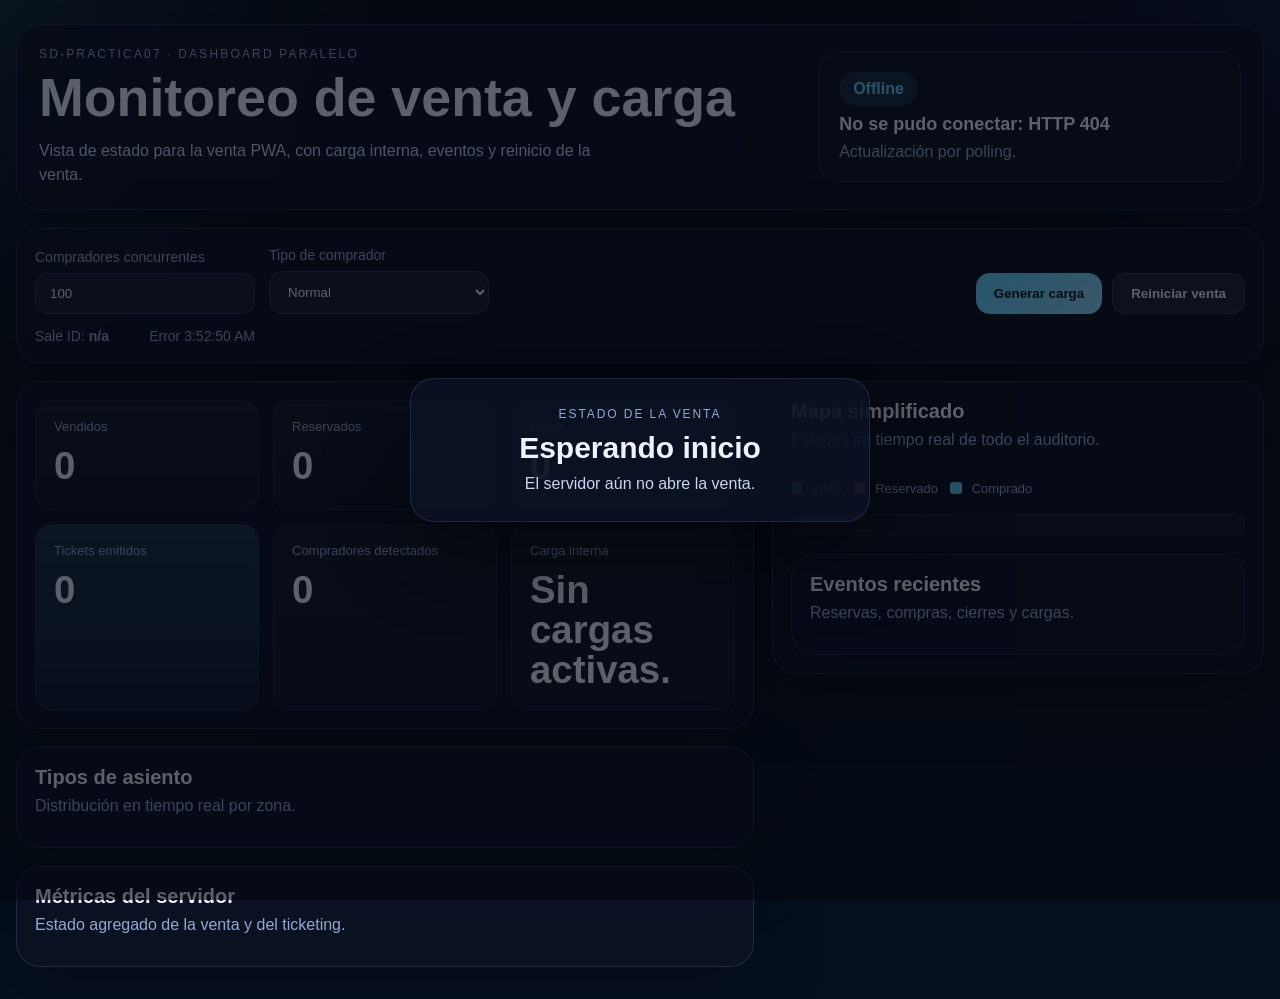
==== dashboard/index.html @ 4cbdbf44 "Modificación: Anexo de dashboard y lógica de control" ====
<!doctype html>
<html lang="es">
<head>
  <meta charset="utf-8" />
  <meta name="viewport" content="width=device-width, initial-scale=1" />
  <title>Dashboard de Venta - P7</title>
  <link rel="stylesheet" href="styles.css" />
</head>
<body>
  <div class="shell">
    <div id="toastArea" class="toast-area" aria-live="polite" aria-atomic="true"></div>
    <div id="overlay" class="overlay hidden" aria-hidden="true">
      <div class="overlay-card">
        <div class="overlay-kicker">Estado de la venta</div>
        <h2 id="overlayTitle">Cargando...</h2>
        <p id="overlayText">Esperando respuesta del servidor.</p>
      </div>
    </div>

    <header class="hero card">
      <div>
        <p class="eyebrow">SD-Practica07 · Dashboard paralelo</p>
        <h1>Monitoreo de venta y carga</h1>
        <p class="lead">Vista de estado para la venta PWA, con carga interna, eventos y reinicio de la venta.</p>
      </div>
      <div class="status-box">
        <span id="statusBadge" class="status-badge">Esperando</span>
        <p id="statusText" class="status-text">Conectando al servidor...</p>
        <p id="statusSubtext" class="status-subtext">Actualización por polling.</p>
      </div>
    </header>

    <section class="toolbar card">
      <div class="field">
        <label for="buyersInput">Compradores concurrentes</label>
        <input id="buyersInput" type="number" min="1" max="1500" value="100" />
      </div>
      <div class="field">
        <label for="buyerType">Tipo de comprador</label>
        <select id="buyerType">
          <option value="normal">Normal</option>
          <option value="preferente">Preferente</option>
          <option value="platino">Platino</option>
        </select>
      </div>
      <div class="actions">
        <button id="generateBtn" class="primary">Generar carga</button>
        <button id="restartBtn" class="secondary">Reiniciar venta</button>
      </div>
      <div class="toolbar-meta">
        <span>Sale ID: <strong id="saleId">n/a</strong></span>
        <span id="lastRefresh">Sin datos</span>
      </div>
    </section>

    <main class="dashboard">
      <section class="dashboard-main">
        <section class="card metrics-grid">
          <article class="metric"><span>Vendidos</span><strong id="soldCount">0</strong></article>
          <article class="metric"><span>Reservados</span><strong id="reservedCount">0</strong></article>
          <article class="metric"><span>Libres</span><strong id="freeCount">0</strong></article>
          <article class="metric accent"><span>Tickets emitidos</span><strong id="ticketsCount">0</strong></article>
          <article class="metric"><span>Compradores detectados</span><strong id="buyersCreated">0</strong></article>
          <article class="metric"><span>Carga interna</span><strong id="loadStatus">Sin cargas activas.</strong></article>
        </section>

        <section class="card panel">
          <div class="panel-head">
            <h2>Tipos de asiento</h2>
            <p>Distribución en tiempo real por zona.</p>
          </div>
          <div id="seatTypeGrid" class="seat-type-grid"></div>
        </section>

        <section class="card panel">
          <div class="panel-head">
            <h2>Métricas del servidor</h2>
            <p>Estado agregado de la venta y del ticketing.</p>
          </div>
          <div id="metricsList" class="metrics-list"></div>
        </section>
      </section>

      <aside class="card sidebar">
        <div class="panel-head">
          <h2>Mapa simplificado</h2>
          <p>Estados en tiempo real de todo el auditorio.</p>
        </div>

        <div class="legend">
          <span><i class="swatch free"></i> Libre</span>
          <span><i class="swatch reserved"></i> Reservado</span>
          <span><i class="swatch sold"></i> Comprado</span>
        </div>

        <div id="miniSeatMap" class="mini-seat-map" aria-label="Mapa simplificado de asientos"></div>

        <section class="card events-card">
          <div class="panel-head">
            <h2>Eventos recientes</h2>
            <p>Reservas, compras, cierres y cargas.</p>
          </div>
          <ul id="eventsList" class="events-list"></ul>
        </section>
      </aside>
    </main>
  </div>

  <script src="app.js"></script>
</body>
</html>
---- dashboard/styles.css ----
:root {
  color-scheme: dark;
  --bg: #06111f;
  --panel: rgba(12, 19, 36, 0.88);
  --border: rgba(148, 173, 255, 0.16);
  --text: #eef3ff;
  --muted: #97a7d1;
  --accent: #62d4ff;
  --good: #48d08b;
  --warn: #f3b85b;
  --sold: #64b9ff;
}
* { box-sizing: border-box; }
body {
  margin: 0;
  min-height: 100vh;
  font-family: "Segoe UI", Arial, sans-serif;
  color: var(--text);
  background:
    radial-gradient(circle at top left, rgba(98, 212, 255, 0.16), transparent 24%),
    radial-gradient(circle at top right, rgba(86, 109, 255, 0.16), transparent 22%),
    linear-gradient(180deg, #040912 0%, var(--bg) 100%);
}
.shell { width: min(1440px, calc(100vw - 32px)); margin: 0 auto; padding: 24px 0 32px; }
.card, .status-box { background: var(--panel); border: 1px solid var(--border); box-shadow: 0 24px 70px rgba(0,0,0,.28); backdrop-filter: blur(14px); }
.card { border-radius: 24px; }
.hero { display: grid; grid-template-columns: 1.8fr 1fr; gap: 18px; padding: 22px; margin-bottom: 18px; align-items: center; }
.eyebrow { margin: 0 0 10px; text-transform: uppercase; letter-spacing: .18em; color: var(--muted); font-size: 12px; }
h1 { margin: 0; font-size: clamp(34px, 4.2vw, 58px); line-height: 1; }
.lead { margin: 14px 0 0; color: #c7d4f3; max-width: 64ch; line-height: 1.5; }
.status-box { border-radius: 22px; padding: 20px; display: grid; gap: 8px; }
.status-badge { width: fit-content; padding: 8px 14px; border-radius: 999px; background: rgba(98,212,255,.14); color: var(--accent); font-weight: 800; }
.status-text { margin: 0; font-size: 18px; font-weight: 600; }
.status-subtext { margin: 0; color: var(--muted); }
.toolbar { display: grid; grid-template-columns: repeat(2, minmax(0, 220px)) 1fr; gap: 14px; align-items: end; padding: 18px; margin-bottom: 18px; }
.field { display: grid; gap: 8px; }
.field label, .toolbar-meta { color: var(--muted); font-size: 14px; }
.field input, .field select { width: 100%; border-radius: 14px; border: 1px solid rgba(153,177,255,.18); background: rgba(255,255,255,.05); color: var(--text); padding: 12px 14px; outline: none; }
.actions { display: flex; gap: 10px; justify-content: flex-end; flex-wrap: wrap; }
button { border: 0; border-radius: 14px; padding: 12px 18px; color: #05111d; font-weight: 800; cursor: pointer; transition: transform .15s ease, opacity .15s ease; }
button:hover { transform: translateY(-1px); }
button:disabled { opacity: .65; cursor: progress; transform: none; }
.primary { background: linear-gradient(135deg, var(--accent), #8fdcff); }
.secondary { background: rgba(255,255,255,.08); color: var(--text); border: 1px solid rgba(255,255,255,.1); }
.toolbar-meta { display: flex; justify-content: space-between; gap: 12px; flex-wrap: wrap; align-self: center; }
.dashboard { display: grid; grid-template-columns: minmax(0, 1.35fr) minmax(320px, .9fr); gap: 18px; }
.dashboard-main { display: grid; gap: 18px; }
.metrics-grid { display: grid; grid-template-columns: repeat(3, minmax(0, 1fr)); gap: 14px; padding: 18px; }
.metric { border-radius: 18px; padding: 18px; background: linear-gradient(180deg, rgba(255,255,255,.04), rgba(255,255,255,.02)); border: 1px solid rgba(255,255,255,.06); min-height: 110px; }
.metric span { display: block; color: var(--muted); font-size: 13px; margin-bottom: 12px; }
.metric strong { display: block; font-size: clamp(26px, 3vw, 42px); line-height: 1.05; }
.metric.accent { background: linear-gradient(180deg, rgba(98,212,255,.16), rgba(98,212,255,.06)); }
.panel, .sidebar, .events-card { padding: 18px; }
.sidebar { position: sticky; top: 18px; align-self: start; display: grid; gap: 18px; }
.panel-head { margin-bottom: 14px; }
.panel-head h2 { margin: 0; font-size: 20px; }
.panel-head p { margin: 8px 0 0; color: var(--muted); }
.legend { display: flex; gap: 12px; flex-wrap: wrap; color: var(--muted); font-size: 13px; }
.swatch { display: inline-block; width: 12px; height: 12px; border-radius: 3px; margin-right: 6px; vertical-align: -1px; }
.swatch.free, .seat.free { background: rgba(72,208,139,.9); }
.swatch.reserved, .seat.reserved { background: rgba(243,184,91,.95); }
.swatch.sold, .seat.sold { background: rgba(98,212,255,.95); }
.mini-seat-map { display: grid; grid-template-columns: repeat(50, minmax(0, 1fr)); gap: 2px; padding: 10px; border-radius: 18px; background: rgba(255,255,255,.03); border: 1px solid rgba(255,255,255,.06); max-height: 720px; overflow: auto; }
.mini-seat-gap { grid-column: 1 / -1; height: 14px; }
.seat { aspect-ratio: 1/1; min-height: 8px; border-radius: 2px; box-shadow: inset 0 0 0 1px rgba(255,255,255,.06); }
.seat-type-grid { display: grid; grid-template-columns: repeat(3, minmax(0, 1fr)); gap: 14px; }
.seat-type-card { border-radius: 18px; padding: 16px; background: linear-gradient(180deg, rgba(255,255,255,.04), rgba(255,255,255,.02)); border: 1px solid rgba(255,255,255,.06); }
.seat-type-head { display: flex; justify-content: space-between; gap: 12px; align-items: baseline; margin-bottom: 14px; }
.seat-type-head h3 { margin: 0; font-size: 18px; }
.seat-type-split { display: grid; grid-template-columns: 1fr 1fr; gap: 12px; }
.seat-type-block { border-radius: 16px; padding: 14px; min-height: 110px; display: grid; align-content: space-between; }
.seat-type-block.free { background: linear-gradient(180deg, rgba(72,208,139,.16), rgba(72,208,139,.06)); }
.seat-type-block.sold { background: linear-gradient(180deg, rgba(98,212,255,.18), rgba(98,212,255,.06)); }
.metrics-list { display: grid; gap: 10px; }
.metric-row { display: flex; justify-content: space-between; gap: 18px; padding: 12px 14px; border-radius: 14px; background: rgba(255,255,255,.04); color: #d8e3ff; }
.events-list { list-style: none; margin: 0; padding: 0; display: grid; gap: 10px; max-height: 520px; overflow: auto; }
.event-item, .empty-state { padding: 14px 16px; border-radius: 16px; background: rgba(255,255,255,.04); border: 1px solid rgba(255,255,255,.06); }
.event-ts { font-size: 12px; color: var(--muted); margin-bottom: 6px; }
.event-body { line-height: 1.45; word-break: break-word; }
.toast-area { position: fixed; left: 18px; bottom: 18px; z-index: 2500; display: grid; gap: 10px; width: min(360px, calc(100vw - 36px)); pointer-events: none; }
.toast { pointer-events: auto; border-radius: 16px; padding: 14px 16px; background: rgba(13,19,39,.96); border: 1px solid rgba(255,255,255,.08); box-shadow: 0 18px 45px rgba(0,0,0,.35); }
.toast.success { border-left: 4px solid var(--good); }
.toast.info { border-left: 4px solid var(--accent); }
.toast.warn { border-left: 4px solid var(--warn); }
.toast-title { font-weight: 800; margin-bottom: 4px; }
.toast-body { color: var(--muted); font-size: 13px; line-height: 1.4; }
.overlay { position: fixed; inset: 0; background: rgba(4,8,16,.62); display: grid; place-items: center; z-index: 4000; }
.overlay.hidden { display: none; }
.overlay-card { background: var(--panel); border: 1px solid var(--border); border-radius: 24px; padding: 28px 32px; min-width: min(92vw, 460px); text-align: center; box-shadow: 0 30px 80px rgba(0,0,0,.45); }
.overlay-kicker { text-transform: uppercase; letter-spacing: .16em; color: var(--muted); font-size: 12px; margin-bottom: 10px; }
.overlay-card h2 { margin: 0; font-size: 30px; }
.overlay-card p { margin: 10px 0 0; color: #cad6f4; }
@media (max-width: 1100px) {
  .hero, .dashboard { grid-template-columns: 1fr; }
  .toolbar { grid-template-columns: 1fr; }
  .metrics-grid { grid-template-columns: repeat(2, minmax(0, 1fr)); }
  .seat-type-grid { grid-template-columns: 1fr; }
  .sidebar { position: static; }
}
@media (max-width: 720px) {
  .shell { width: min(100vw - 20px, 1440px); padding-top: 12px; }
  .metrics-grid { grid-template-columns: 1fr; }
  .actions, .toolbar-meta { justify-content: stretch; }
  button { width: 100%; }
}
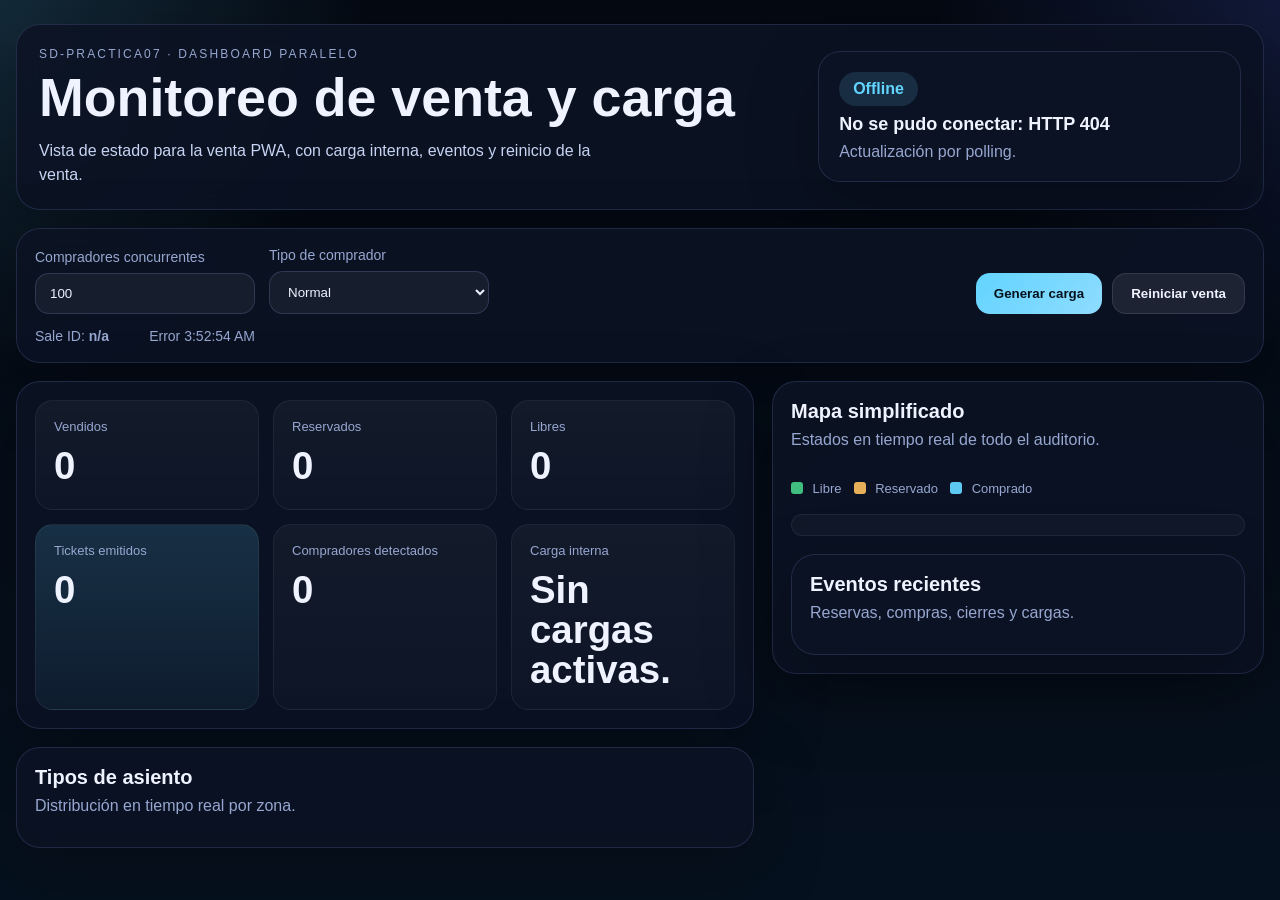
==== commit 721ef77f: "Feat: Dockerización de la Práctica 07 con soporte expected_clients" ====
--- a/dashboard/index.html
+++ b/dashboard/index.html
@@ -4,7 +4,7 @@
   <meta charset="utf-8" />
   <meta name="viewport" content="width=device-width, initial-scale=1" />
   <title>Dashboard de Venta - P7</title>
-  <link rel="stylesheet" href="styles.css" />
+  <link rel="stylesheet" href="/dashboard/styles.css" />
 </head>
 <body>
   <div class="shell">
@@ -71,14 +71,6 @@
           </div>
           <div id="seatTypeGrid" class="seat-type-grid"></div>
         </section>
-
-        <section class="card panel">
-          <div class="panel-head">
-            <h2>Métricas del servidor</h2>
-            <p>Estado agregado de la venta y del ticketing.</p>
-          </div>
-          <div id="metricsList" class="metrics-list"></div>
-        </section>
       </section>
 
       <aside class="card sidebar">
@@ -106,6 +98,6 @@
     </main>
   </div>
 
-  <script src="app.js"></script>
+  <script src="/dashboard/app.js"></script>
 </body>
 </html>
--- a/dashboard/styles.css
+++ b/dashboard/styles.css
@@ -71,8 +71,6 @@
 .seat-type-block { border-radius: 16px; padding: 14px; min-height: 110px; display: grid; align-content: space-between; }
 .seat-type-block.free { background: linear-gradient(180deg, rgba(72,208,139,.16), rgba(72,208,139,.06)); }
 .seat-type-block.sold { background: linear-gradient(180deg, rgba(98,212,255,.18), rgba(98,212,255,.06)); }
-.metrics-list { display: grid; gap: 10px; }
-.metric-row { display: flex; justify-content: space-between; gap: 18px; padding: 12px 14px; border-radius: 14px; background: rgba(255,255,255,.04); color: #d8e3ff; }
 .events-list { list-style: none; margin: 0; padding: 0; display: grid; gap: 10px; max-height: 520px; overflow: auto; }
 .event-item, .empty-state { padding: 14px 16px; border-radius: 16px; background: rgba(255,255,255,.04); border: 1px solid rgba(255,255,255,.06); }
 .event-ts { font-size: 12px; color: var(--muted); margin-bottom: 6px; }
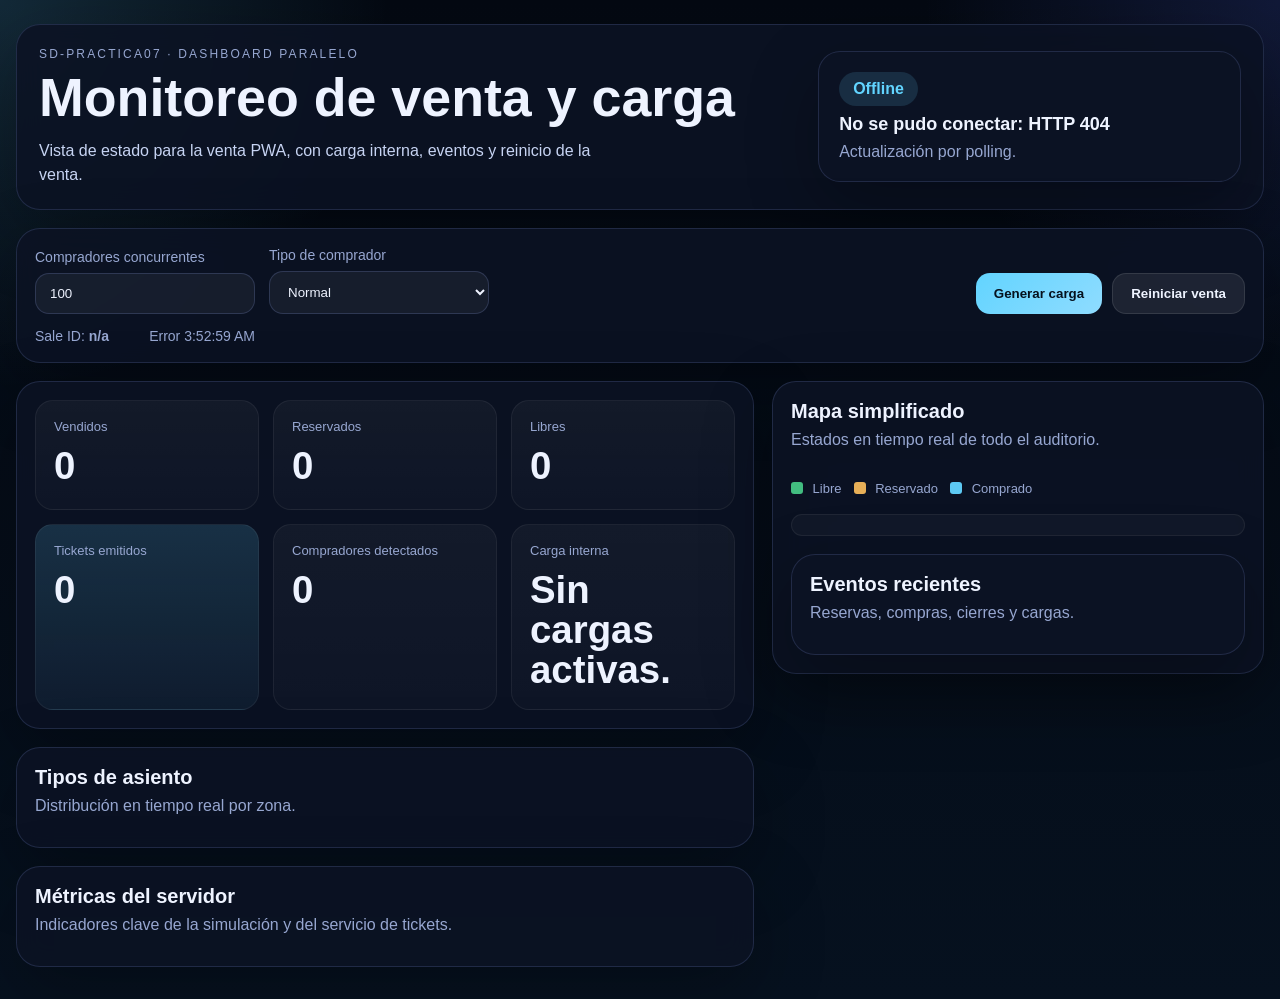
==== commit 40006eba: "Actualización Dashboard y README" ====
--- a/dashboard/index.html
+++ b/dashboard/index.html
@@ -71,6 +71,14 @@
           </div>
           <div id="seatTypeGrid" class="seat-type-grid"></div>
         </section>
+
+        <section class="card panel">
+          <div class="panel-head">
+            <h2>Métricas del servidor</h2>
+            <p>Indicadores clave de la simulación y del servicio de tickets.</p>
+          </div>
+          <div id="metricsList" class="metrics-list"></div>
+        </section>
       </section>
 
       <aside class="card sidebar">
--- a/dashboard/styles.css
+++ b/dashboard/styles.css
@@ -71,6 +71,9 @@
 .seat-type-block { border-radius: 16px; padding: 14px; min-height: 110px; display: grid; align-content: space-between; }
 .seat-type-block.free { background: linear-gradient(180deg, rgba(72,208,139,.16), rgba(72,208,139,.06)); }
 .seat-type-block.sold { background: linear-gradient(180deg, rgba(98,212,255,.18), rgba(98,212,255,.06)); }
+.metrics-list { display: grid; gap: 10px; }
+.metric-row { display: flex; justify-content: space-between; gap: 18px; padding: 12px 14px; border-radius: 14px; background: rgba(255,255,255,.04); color: #d8e3ff; }
+.metric-row span { color: var(--muted); }
 .events-list { list-style: none; margin: 0; padding: 0; display: grid; gap: 10px; max-height: 520px; overflow: auto; }
 .event-item, .empty-state { padding: 14px 16px; border-radius: 16px; background: rgba(255,255,255,.04); border: 1px solid rgba(255,255,255,.06); }
 .event-ts { font-size: 12px; color: var(--muted); margin-bottom: 6px; }
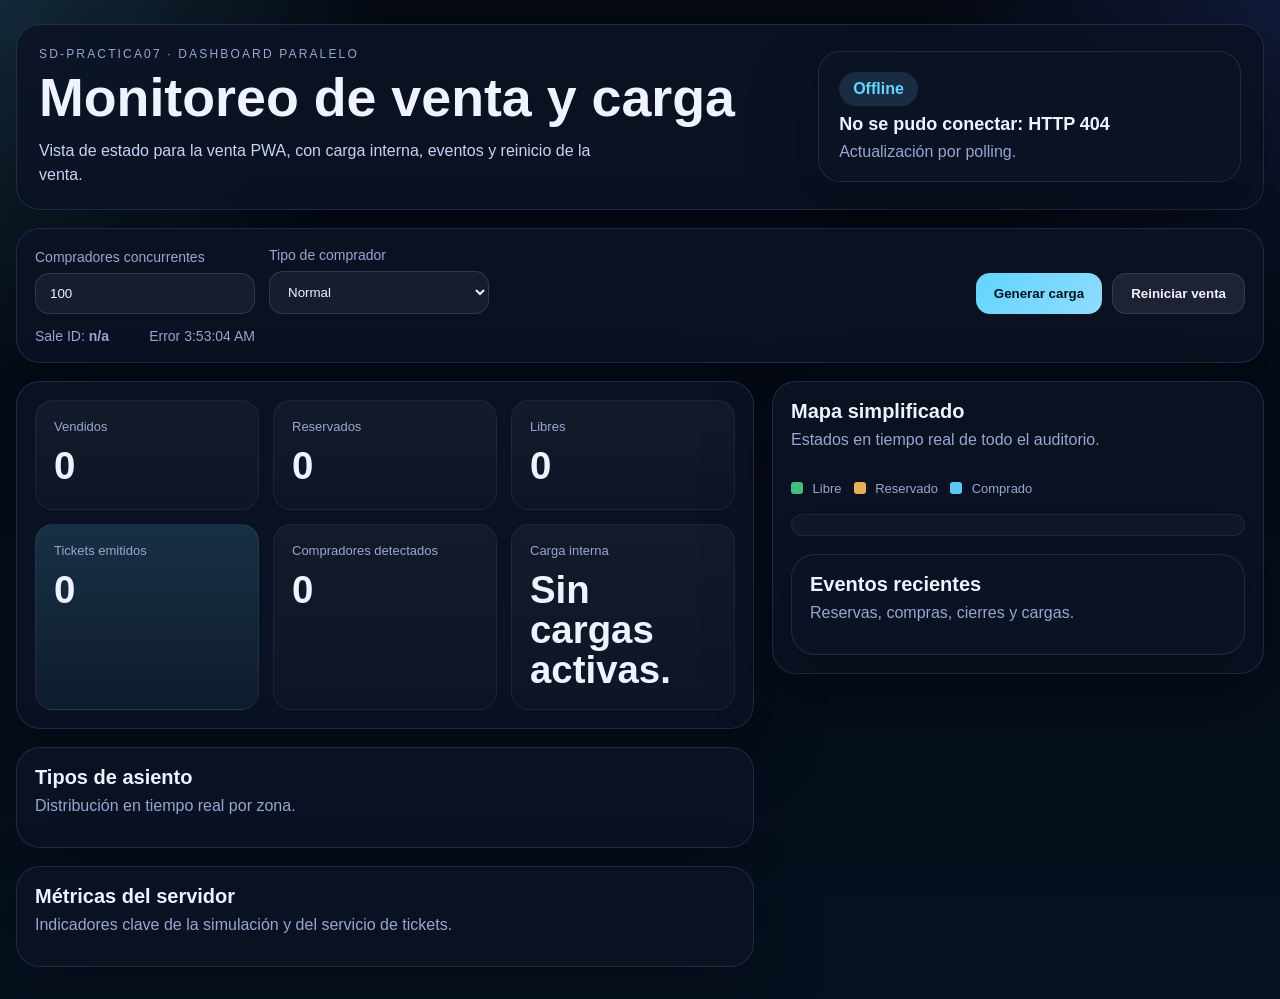
==== commit 2fc2d235: "Feat: Venta cerrada -> Reinicio desde dashboard" ====
--- a/dashboard/index.html
+++ b/dashboard/index.html
@@ -14,6 +14,9 @@
         <div class="overlay-kicker">Estado de la venta</div>
         <h2 id="overlayTitle">Cargando...</h2>
         <p id="overlayText">Esperando respuesta del servidor.</p>
+        <div class="overlay-actions">
+          <button id="overlayRestartBtn" class="primary">Reiniciar venta</button>
+        </div>
       </div>
     </div>
 
--- a/dashboard/styles.css
+++ b/dashboard/styles.css
@@ -91,6 +91,7 @@
 .overlay-kicker { text-transform: uppercase; letter-spacing: .16em; color: var(--muted); font-size: 12px; margin-bottom: 10px; }
 .overlay-card h2 { margin: 0; font-size: 30px; }
 .overlay-card p { margin: 10px 0 0; color: #cad6f4; }
+.overlay-actions { margin-top: 18px; display: flex; justify-content: center; }
 @media (max-width: 1100px) {
   .hero, .dashboard { grid-template-columns: 1fr; }
   .toolbar { grid-template-columns: 1fr; }
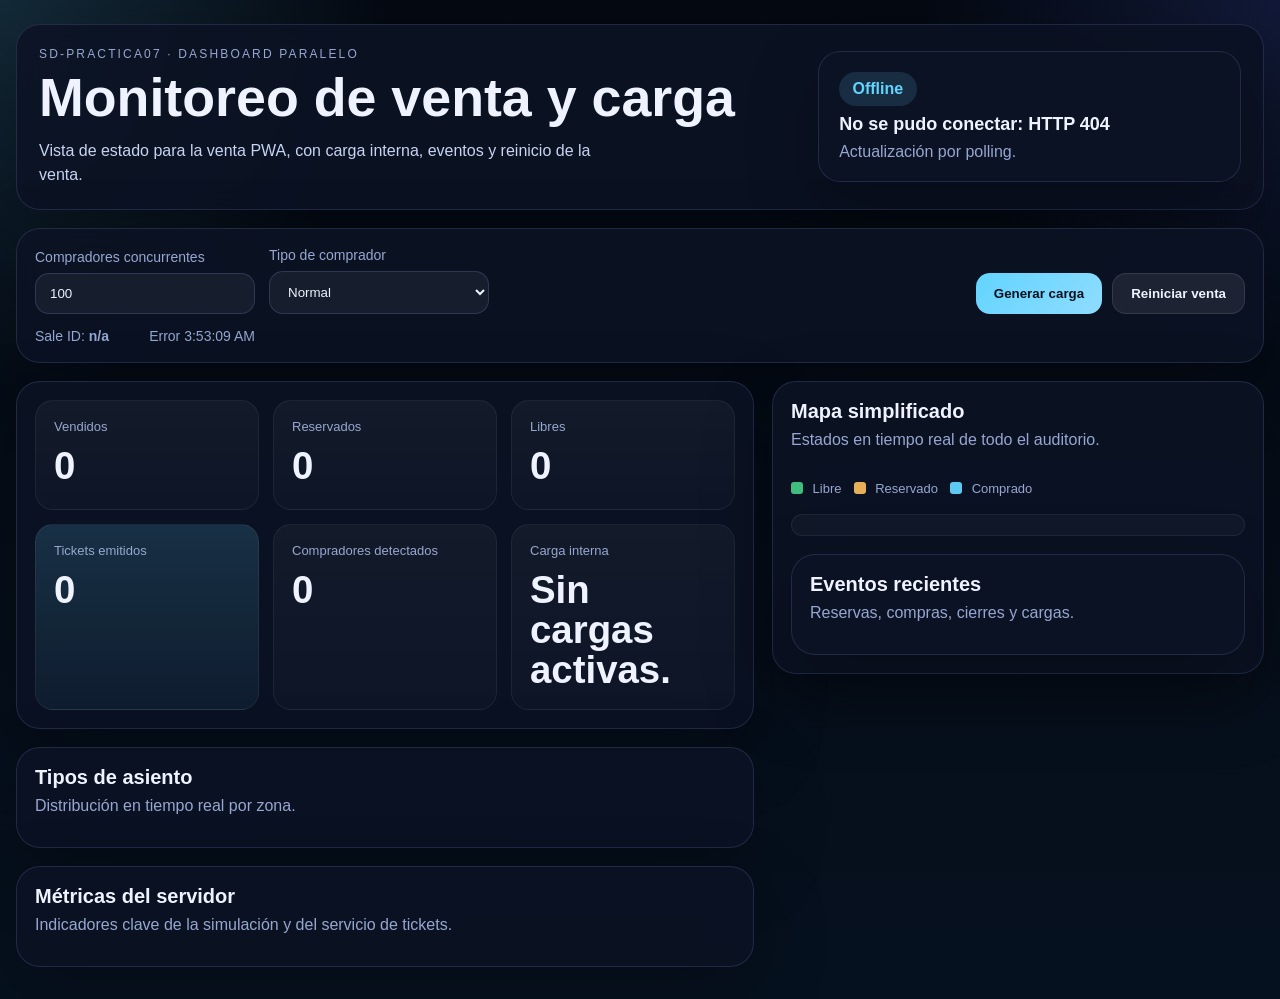
==== commit 6f79b3a0: "Fix: Cambio de overlay por notificación de cierre de venta en Dashboard" ====
--- a/dashboard/index.html
+++ b/dashboard/index.html
@@ -9,16 +9,7 @@
 <body>
   <div class="shell">
     <div id="toastArea" class="toast-area" aria-live="polite" aria-atomic="true"></div>
-    <div id="overlay" class="overlay hidden" aria-hidden="true">
-      <div class="overlay-card">
-        <div class="overlay-kicker">Estado de la venta</div>
-        <h2 id="overlayTitle">Cargando...</h2>
-        <p id="overlayText">Esperando respuesta del servidor.</p>
-        <div class="overlay-actions">
-          <button id="overlayRestartBtn" class="primary">Reiniciar venta</button>
-        </div>
-      </div>
-    </div>
+    <div id="closedSaleNoticeArea" class="closed-sale-notice-area" aria-live="polite" aria-atomic="true"></div>
 
     <header class="hero card">
       <div>
--- a/dashboard/styles.css
+++ b/dashboard/styles.css
@@ -85,13 +85,11 @@
 .toast.warn { border-left: 4px solid var(--warn); }
 .toast-title { font-weight: 800; margin-bottom: 4px; }
 .toast-body { color: var(--muted); font-size: 13px; line-height: 1.4; }
-.overlay { position: fixed; inset: 0; background: rgba(4,8,16,.62); display: grid; place-items: center; z-index: 4000; }
-.overlay.hidden { display: none; }
-.overlay-card { background: var(--panel); border: 1px solid var(--border); border-radius: 24px; padding: 28px 32px; min-width: min(92vw, 460px); text-align: center; box-shadow: 0 30px 80px rgba(0,0,0,.45); }
-.overlay-kicker { text-transform: uppercase; letter-spacing: .16em; color: var(--muted); font-size: 12px; margin-bottom: 10px; }
-.overlay-card h2 { margin: 0; font-size: 30px; }
-.overlay-card p { margin: 10px 0 0; color: #cad6f4; }
-.overlay-actions { margin-top: 18px; display: flex; justify-content: center; }
+.closed-sale-notice-area { position: fixed; right: 18px; bottom: 18px; z-index: 2600; width: min(360px, calc(100vw - 36px)); pointer-events: none; display: grid; gap: 10px; }
+.closed-sale-notice { pointer-events: auto; background: rgba(13,19,39,.98); border: 1px solid rgba(255,255,255,.08); border-left: 4px solid var(--warn); border-radius: 16px; padding: 14px 16px; box-shadow: 0 18px 45px rgba(0,0,0,.35); }
+.closed-sale-notice-head { font-weight: 800; margin-bottom: 4px; color: var(--warn); }
+.closed-sale-notice-body { color: var(--muted); font-size: 13px; line-height: 1.4; }
+.closed-sale-notice-actions { margin-top: 12px; display: flex; justify-content: flex-end; }
 @media (max-width: 1100px) {
   .hero, .dashboard { grid-template-columns: 1fr; }
   .toolbar { grid-template-columns: 1fr; }
